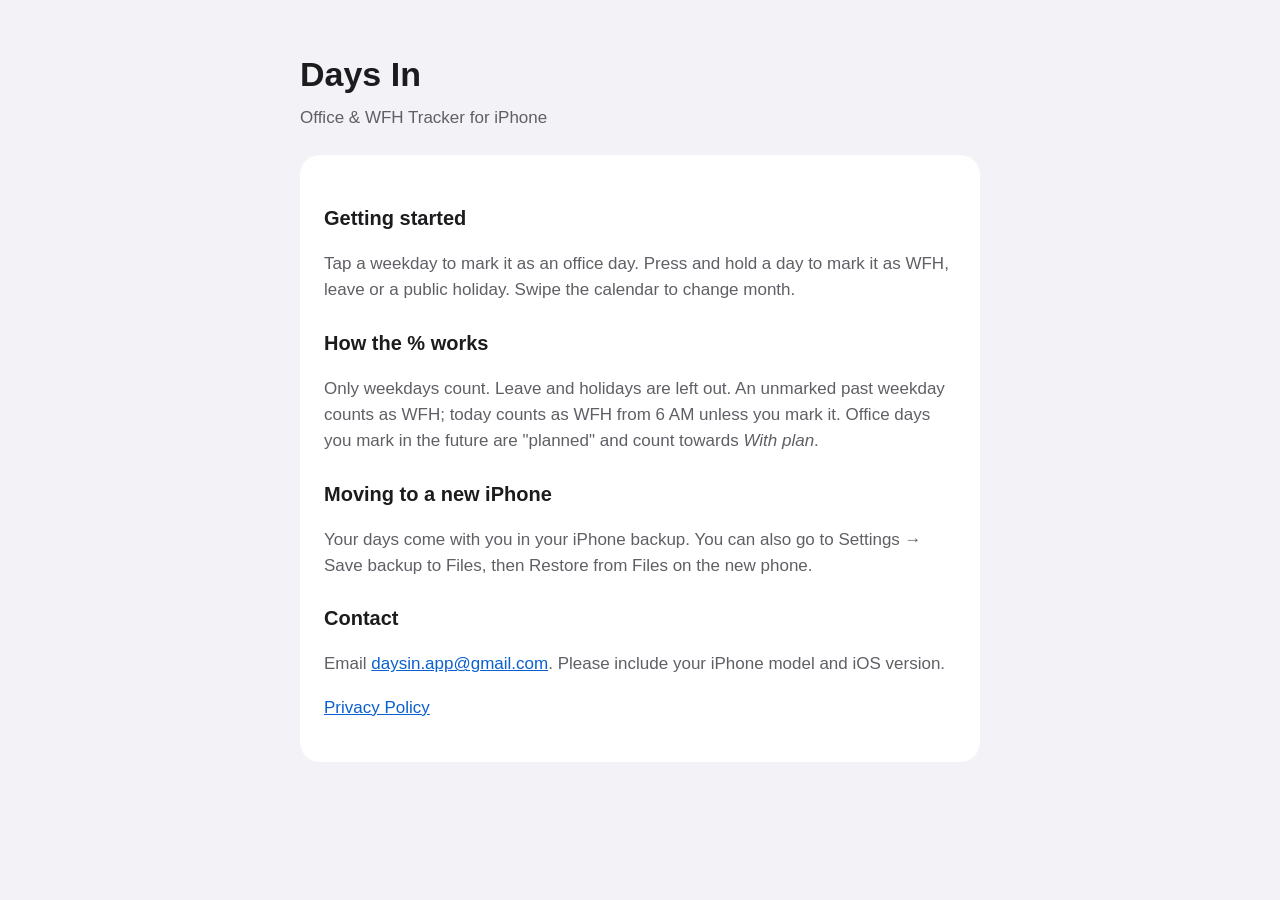
==== index.html @ c0c13768 "Privacy policy and support pages Co-Authored-By: Claude Opus 5.5 <noreply@anthropic.com>" ====
<!doctype html><html lang="en"><head><meta charset="utf-8"><meta name="viewport" content="width=device-width,initial-scale=1">
<title>Days In – Support</title><link rel="stylesheet" href="style.css"></head><body><main>
<h1>Days In</h1><p class="sub">Office &amp; WFH Tracker for iPhone</p>
<div class="card">
<h2>Getting started</h2><p>Tap a weekday to mark it as an office day. Press and hold a day to mark it as WFH, leave or a public holiday. Swipe the calendar to change month.</p>
<h2>How the % works</h2><p>Only weekdays count. Leave and holidays are left out. An unmarked past weekday counts as WFH; today counts as WFH from 6 AM unless you mark it. Office days you mark in the future are "planned" and count towards <em>With plan</em>.</p>
<h2>Moving to a new iPhone</h2><p>Your days come with you in your iPhone backup. You can also go to Settings → Save backup to Files, then Restore from Files on the new phone.</p>
<h2>Contact</h2><p>Email <a href="mailto:daysin.app@gmail.com">daysin.app@gmail.com</a>. Please include your iPhone model and iOS version.</p>
<p><a href="privacy.html">Privacy Policy</a></p>
</div></main></body></html>
---- style.css ----
:root{--bg:#f2f2f7;--card:#fff;--fg:#1c1c1e;--muted:#5f5f66;--accent:#0a60d1}
@media (prefers-color-scheme:dark){:root{--bg:#000;--card:#1c1c1e;--fg:#f2f2f7;--muted:#a1a1aa;--accent:#5aa2ff}}
body{margin:0;background:var(--bg);color:var(--fg);font:17px/1.55 -apple-system,BlinkMacSystemFont,"Segoe UI",sans-serif}
main{max-width:680px;margin:0 auto;padding:48px 16px}
.card{background:var(--card);border-radius:20px;padding:24px;margin-top:24px}
h1{font-size:34px;margin:0 0 4px}h2{font-size:20px;margin:24px 0 8px}
p,li{color:var(--muted)}a{color:var(--accent)}.sub{color:var(--muted);margin:0}
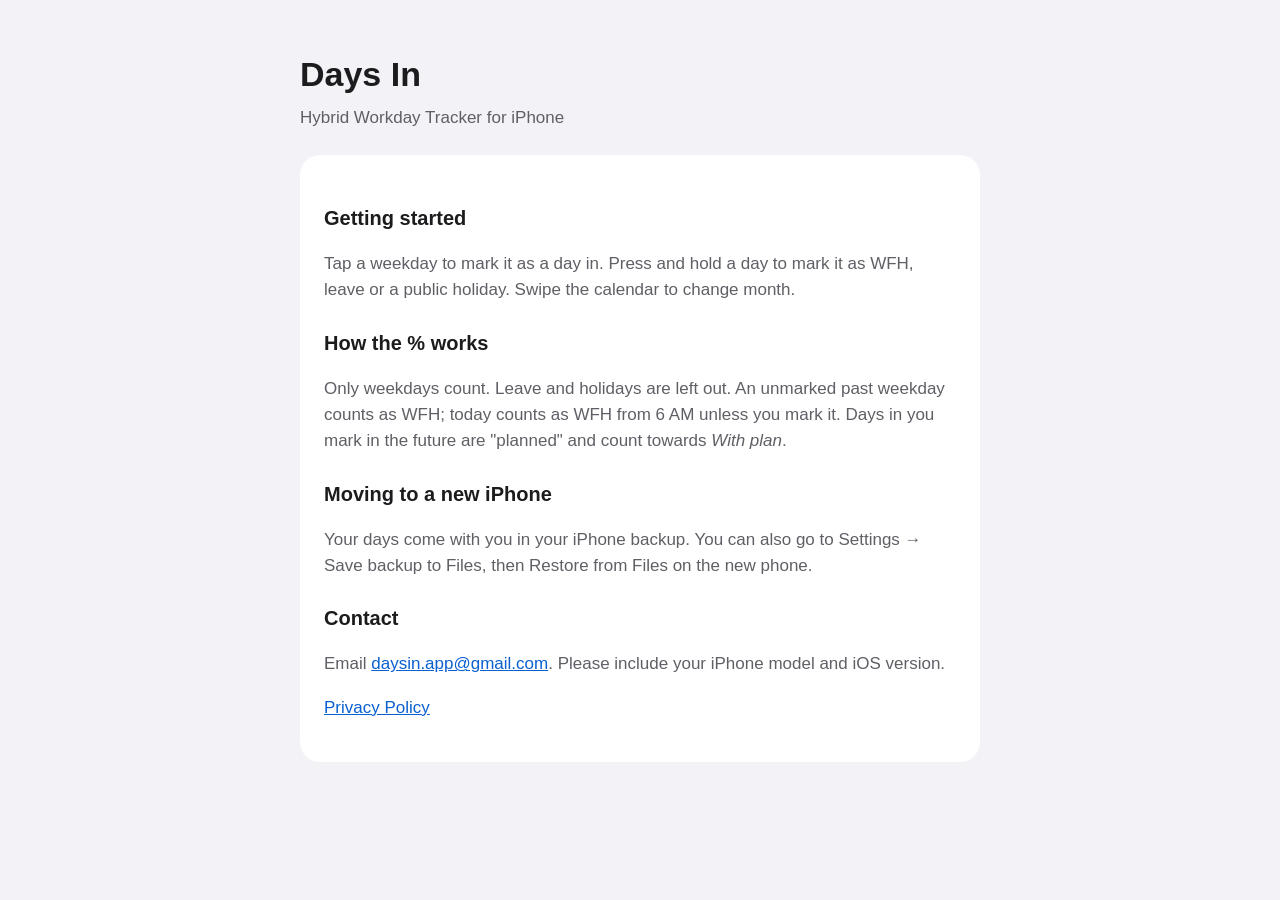
==== commit 589e4484: "Use the Hybrid Workday Tracker subtitle and drop office wording Co-Authored-By: Claude Opus 5.5 <nor" ====
--- a/index.html
+++ b/index.html
@@ -1,9 +1,9 @@
 <!doctype html><html lang="en"><head><meta charset="utf-8"><meta name="viewport" content="width=device-width,initial-scale=1">
 <title>Days In – Support</title><link rel="stylesheet" href="style.css"></head><body><main>
-<h1>Days In</h1><p class="sub">Office &amp; WFH Tracker for iPhone</p>
+<h1>Days In</h1><p class="sub">Hybrid Workday Tracker for iPhone</p>
 <div class="card">
-<h2>Getting started</h2><p>Tap a weekday to mark it as an office day. Press and hold a day to mark it as WFH, leave or a public holiday. Swipe the calendar to change month.</p>
-<h2>How the % works</h2><p>Only weekdays count. Leave and holidays are left out. An unmarked past weekday counts as WFH; today counts as WFH from 6 AM unless you mark it. Office days you mark in the future are "planned" and count towards <em>With plan</em>.</p>
+<h2>Getting started</h2><p>Tap a weekday to mark it as a day in. Press and hold a day to mark it as WFH, leave or a public holiday. Swipe the calendar to change month.</p>
+<h2>How the % works</h2><p>Only weekdays count. Leave and holidays are left out. An unmarked past weekday counts as WFH; today counts as WFH from 6 AM unless you mark it. Days in you mark in the future are "planned" and count towards <em>With plan</em>.</p>
 <h2>Moving to a new iPhone</h2><p>Your days come with you in your iPhone backup. You can also go to Settings → Save backup to Files, then Restore from Files on the new phone.</p>
 <h2>Contact</h2><p>Email <a href="mailto:daysin.app@gmail.com">daysin.app@gmail.com</a>. Please include your iPhone model and iOS version.</p>
 <p><a href="privacy.html">Privacy Policy</a></p>
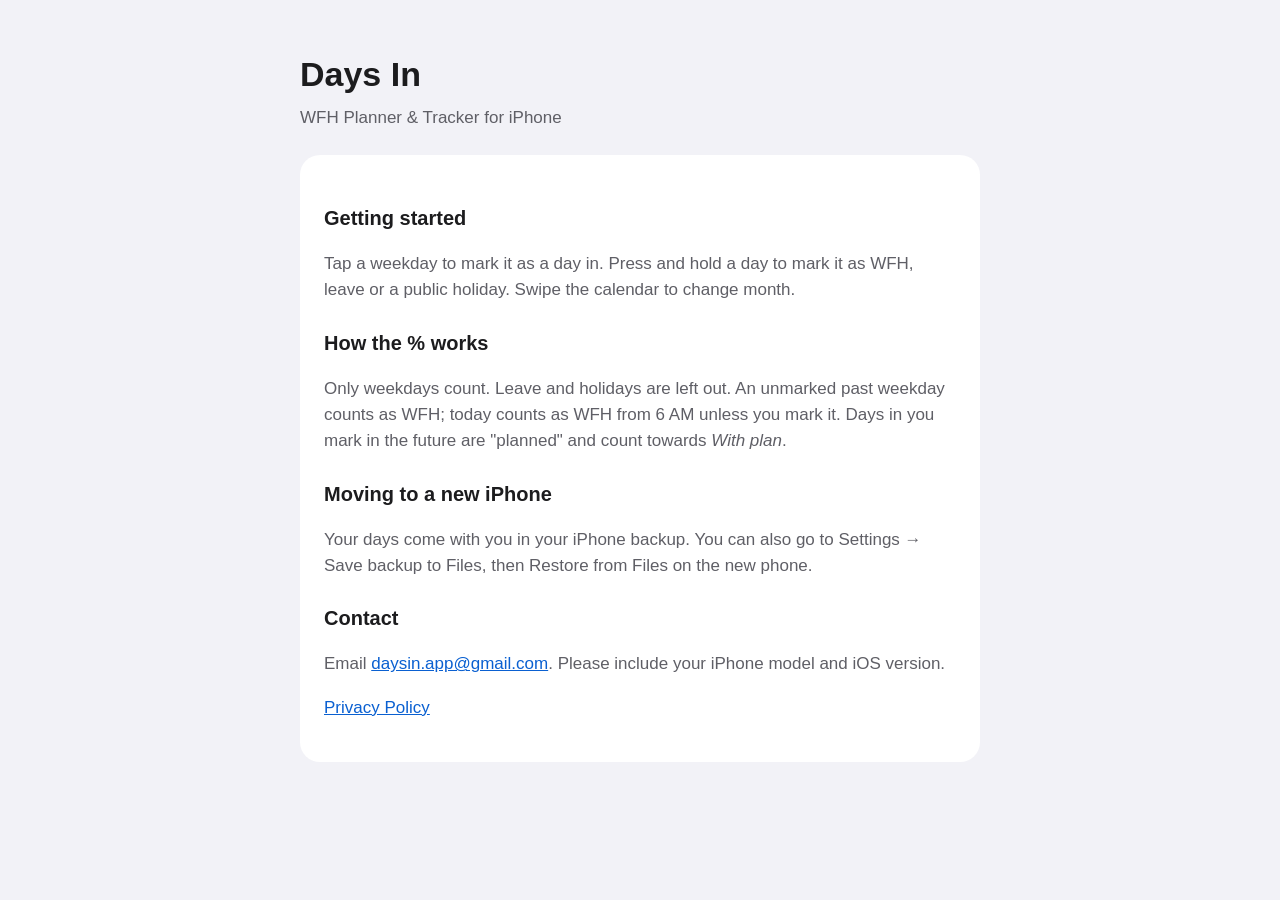
==== commit ea930e95: "Use the WFH Planner & Tracker subtitle Co-Authored-By: Claude Opus 5.5 <noreply@anthropic.com>" ====
--- a/index.html
+++ b/index.html
@@ -1,6 +1,6 @@
 <!doctype html><html lang="en"><head><meta charset="utf-8"><meta name="viewport" content="width=device-width,initial-scale=1">
 <title>Days In – Support</title><link rel="stylesheet" href="style.css"></head><body><main>
-<h1>Days In</h1><p class="sub">Hybrid Workday Tracker for iPhone</p>
+<h1>Days In</h1><p class="sub">WFH Planner &amp; Tracker for iPhone</p>
 <div class="card">
 <h2>Getting started</h2><p>Tap a weekday to mark it as a day in. Press and hold a day to mark it as WFH, leave or a public holiday. Swipe the calendar to change month.</p>
 <h2>How the % works</h2><p>Only weekdays count. Leave and holidays are left out. An unmarked past weekday counts as WFH; today counts as WFH from 6 AM unless you mark it. Days in you mark in the future are "planned" and count towards <em>With plan</em>.</p>
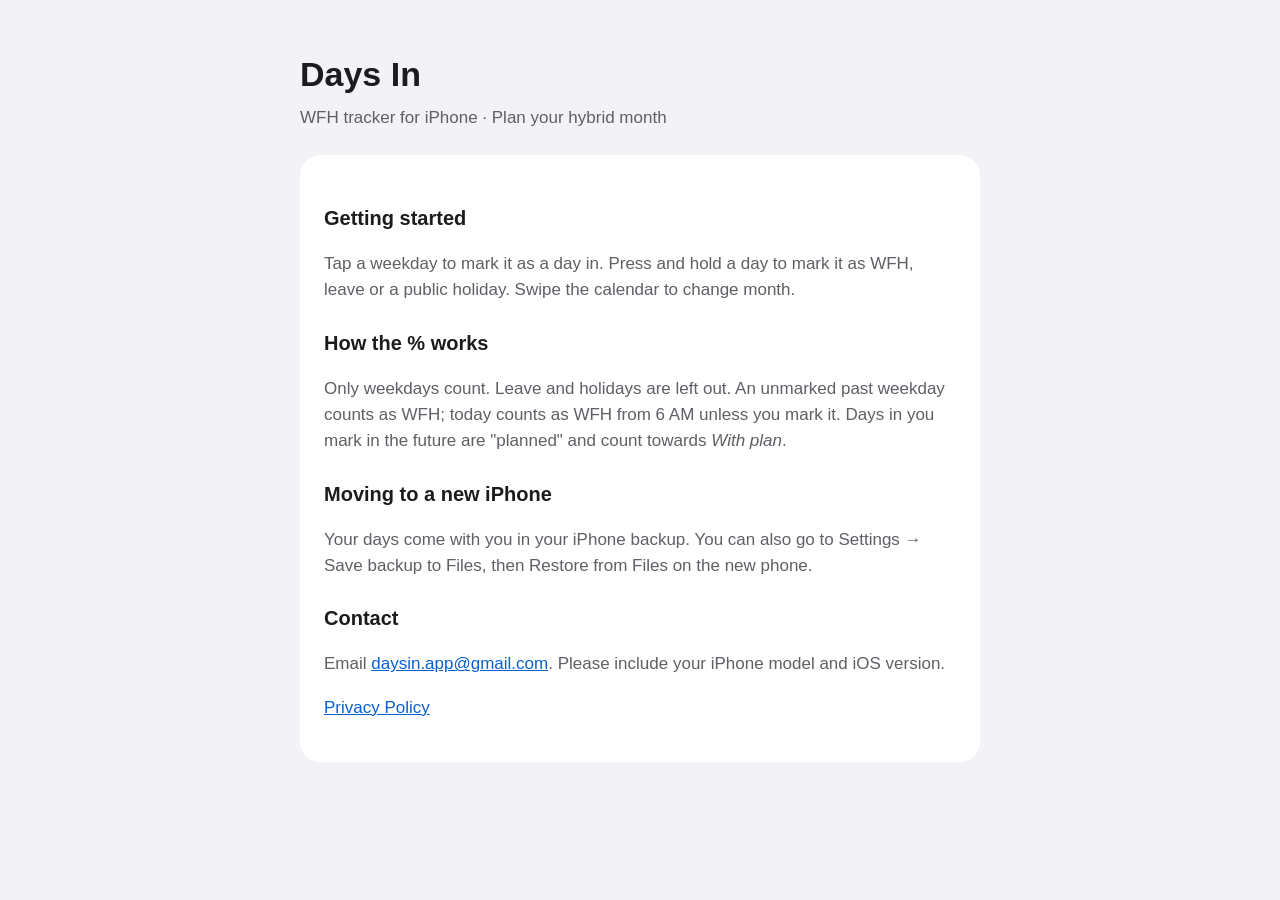
==== commit 7990bc04: "Match the new store name and subtitle Co-Authored-By: Claude Opus 5.5 <noreply@anthropic.com>" ====
--- a/index.html
+++ b/index.html
@@ -1,6 +1,6 @@
 <!doctype html><html lang="en"><head><meta charset="utf-8"><meta name="viewport" content="width=device-width,initial-scale=1">
 <title>Days In – Support</title><link rel="stylesheet" href="style.css"></head><body><main>
-<h1>Days In</h1><p class="sub">WFH Planner &amp; Tracker for iPhone</p>
+<h1>Days In</h1><p class="sub">WFH tracker for iPhone · Plan your hybrid month</p>
 <div class="card">
 <h2>Getting started</h2><p>Tap a weekday to mark it as a day in. Press and hold a day to mark it as WFH, leave or a public holiday. Swipe the calendar to change month.</p>
 <h2>How the % works</h2><p>Only weekdays count. Leave and holidays are left out. An unmarked past weekday counts as WFH; today counts as WFH from 6 AM unless you mark it. Days in you mark in the future are "planned" and count towards <em>With plan</em>.</p>
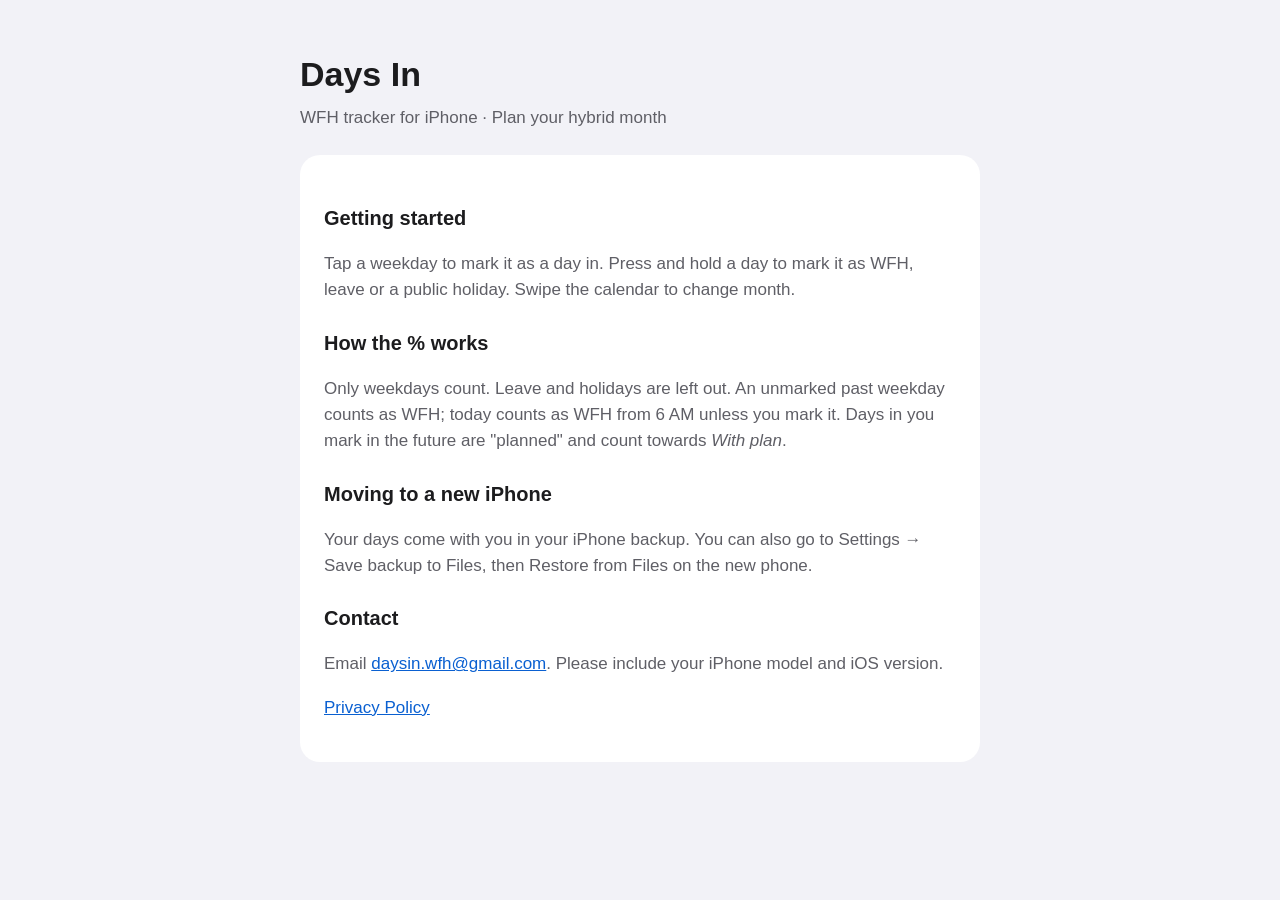
==== commit 2e50cb5f: "Use daysin.wfh@gmail.com as the support address Co-Authored-By: Claude Opus 5.5 <noreply@anthropic.c" ====
--- a/index.html
+++ b/index.html
@@ -5,6 +5,6 @@
 <h2>Getting started</h2><p>Tap a weekday to mark it as a day in. Press and hold a day to mark it as WFH, leave or a public holiday. Swipe the calendar to change month.</p>
 <h2>How the % works</h2><p>Only weekdays count. Leave and holidays are left out. An unmarked past weekday counts as WFH; today counts as WFH from 6 AM unless you mark it. Days in you mark in the future are "planned" and count towards <em>With plan</em>.</p>
 <h2>Moving to a new iPhone</h2><p>Your days come with you in your iPhone backup. You can also go to Settings → Save backup to Files, then Restore from Files on the new phone.</p>
-<h2>Contact</h2><p>Email <a href="mailto:daysin.app@gmail.com">daysin.app@gmail.com</a>. Please include your iPhone model and iOS version.</p>
+<h2>Contact</h2><p>Email <a href="mailto:daysin.wfh@gmail.com">daysin.wfh@gmail.com</a>. Please include your iPhone model and iOS version.</p>
 <p><a href="privacy.html">Privacy Policy</a></p>
 </div></main></body></html>
